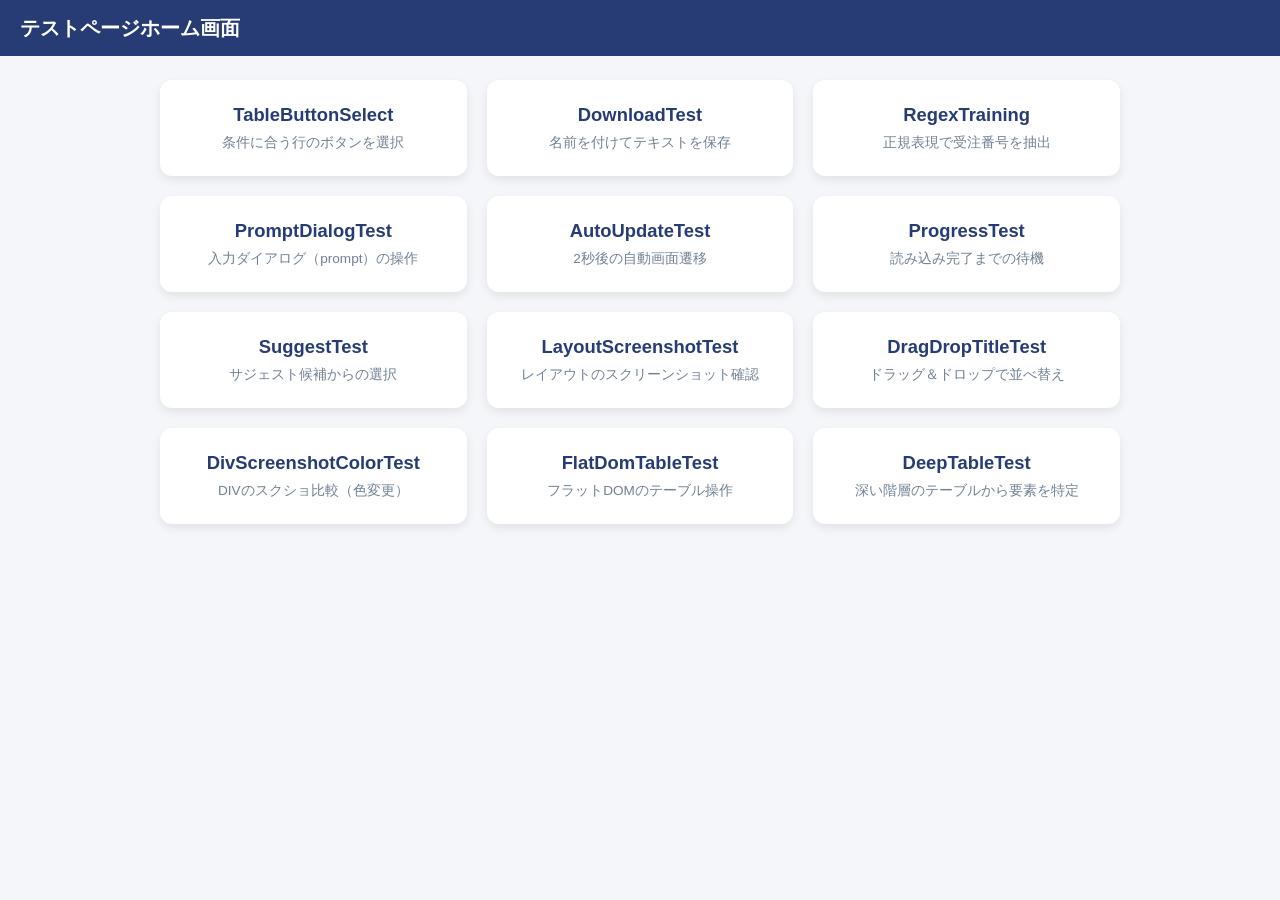
==== index.html @ 828c14ec "練習用サイトの再構築" ====
<!DOCTYPE html>
<html lang="ja">
<head>
  <meta charset="UTF-8">
  <meta name="viewport" content="width=device-width, initial-scale=1">
  <title>ホームページ</title>
  <link rel="stylesheet" href="assets/common.css">
  <style>
    .card-container {
      display: grid;
      grid-template-columns: repeat(auto-fill, minmax(260px, 1fr));
      gap: 20px;
      max-width: 960px;
      margin: 24px auto;
      padding: 0 16px;
    }
    .card {
      position: relative;
      background: #fff;
      border-radius: 12px;
      padding: 1.5rem;
      text-align: center;
      box-shadow: var(--shadow);
      transition: transform 0.2s, box-shadow 0.2s;
    }
    .card:hover {
      transform: translateY(-4px);
      box-shadow: 0 8px 16px rgba(0, 0, 0, 0.15);
    }
    .card a {
      text-decoration: none;
      color: var(--primary);
      font-size: 1.15rem;
      font-weight: bold;
      word-break: break-all;
    }
    /* カード全体をクリック可能にする */
    .card a::after {
      content: "";
      position: absolute;
      inset: 0;
    }
    .card-desc {
      margin: 0.5rem 0 0;
      font-size: 0.85rem;
      color: var(--muted);
    }
  </style>
</head>
<body>
  <header class="site-header">
    <h1 class="page-title" id="pageTitle">テストページホーム画面</h1>
  </header>

  <main>
    <div class="card-container">
      <div class="card"><a href="TableButtonSelect.html">TableButtonSelect</a><p class="card-desc">条件に合う行のボタンを選択</p></div>
      <div class="card"><a href="DownloadTest.html">DownloadTest</a><p class="card-desc">名前を付けてテキストを保存</p></div>
      <div class="card"><a href="RegexTraining.html">RegexTraining</a><p class="card-desc">正規表現で受注番号を抽出</p></div>
      <div class="card"><a href="PromptDialogTest.html">PromptDialogTest</a><p class="card-desc">入力ダイアログ（prompt）の操作</p></div>
      <div class="card"><a href="AutoUpdateTest.html">AutoUpdateTest</a><p class="card-desc">2秒後の自動画面遷移</p></div>
      <div class="card"><a href="ProgressTest.html">ProgressTest</a><p class="card-desc">読み込み完了までの待機</p></div>
      <div class="card"><a href="SuggestTest.html">SuggestTest</a><p class="card-desc">サジェスト候補からの選択</p></div>
      <div class="card"><a href="LayoutScreenshotTest.html">LayoutScreenshotTest</a><p class="card-desc">レイアウトのスクリーンショット確認</p></div>
      <div class="card"><a href="DragDropTitleTest.html">DragDropTitleTest</a><p class="card-desc">ドラッグ＆ドロップで並べ替え</p></div>
      <div class="card"><a href="DivScreenshotColorTest.html">DivScreenshotColorTest</a><p class="card-desc">DIVのスクショ比較（色変更）</p></div>
      <div class="card"><a href="FlatDomTableTest.html">FlatDomTableTest</a><p class="card-desc">フラットDOMのテーブル操作</p></div>
      <div class="card"><a href="DeepTableTest.html">DeepTableTest</a><p class="card-desc">深い階層のテーブルから要素を特定</p></div>
    </div>
  </main>
</body>
</html>
---- assets/common.css ----
/* =========================================================
   common.css : 全ページ共通スタイル
   ========================================================= */
:root {
  --primary: #273c75;
  --primary-hover: #40739e;
  --bg: #f5f6fa;
  --surface: #ffffff;
  --text: #2f3640;
  --muted: #718093;
  --border: rgba(0, 0, 0, 0.12);
  --ok: #27ae60;
  --ng: #e74c3c;
  --radius: 10px;
  --shadow: 0 4px 10px rgba(0, 0, 0, 0.08);
}

body {
  margin: 0;
  font-family: "Segoe UI", "Hiragino Sans", "Meiryo", sans-serif;
  background: var(--bg);
  color: var(--text);
}

/* ---------- 共通ヘッダー（ホームへのリンク＋ページ名） ---------- */
.site-header {
  display: flex;
  align-items: center;
  gap: 16px;
  padding: 10px 20px;
  background: var(--primary);
  color: #fff;
  min-height: 36px;
}
.site-header .link_container a {
  display: inline-block;
  color: #fff;
  text-decoration: none;
  font-size: 0.9rem;
  padding: 6px 12px;
  border: 1px solid rgba(255, 255, 255, 0.5);
  border-radius: 6px;
  white-space: nowrap;
}
.site-header .link_container a:hover {
  background: rgba(255, 255, 255, 0.15);
}
.page-title {
  margin: 0;
  font-size: 1.25rem;
  font-weight: bold;
  line-height: 1.3;
}
.page-subtitle {
  margin-left: 10px;
  font-size: 0.85rem;
  font-weight: normal;
  opacity: 0.85;
}

/* ---------- ページ説明 ---------- */
.page-explain {
  max-width: 900px;
  margin: 20px auto;
  padding: 0 16px;
  text-align: center;
  color: #555;
  line-height: 1.7;
}

/* ---------- フッター ---------- */
.site-footer {
  text-align: center;
  padding: 1rem;
  font-size: 0.9rem;
  color: var(--muted);
}

/* ---------- 共通フォーム部品 ---------- */
button {
  padding: 0.5rem 1.1rem;
  font-size: 0.95rem;
  font-family: inherit;
  color: #fff;
  background: var(--primary);
  border: none;
  border-radius: 6px;
  cursor: pointer;
  transition: background 0.2s;
}
button:hover {
  background: var(--primary-hover);
}
button:disabled {
  opacity: 0.6;
  cursor: not-allowed;
  background: var(--primary);
}
button.secondary {
  color: var(--primary);
  background: #fff;
  border: 1px solid var(--primary);
}
button.secondary:hover {
  background: #eef1f8;
}

input[type="text"],
input[type="number"],
textarea {
  padding: 0.5rem 0.75rem;
  font-size: 1rem;
  font-family: inherit;
  border: 1px solid #ccc;
  border-radius: 6px;
  box-sizing: border-box;
}

/* ---------- 共通カード ---------- */
.surface {
  background: var(--surface);
  border-radius: var(--radius);
  box-shadow: var(--shadow);
  padding: 1.5rem;
}

.hidden {
  display: none;
}
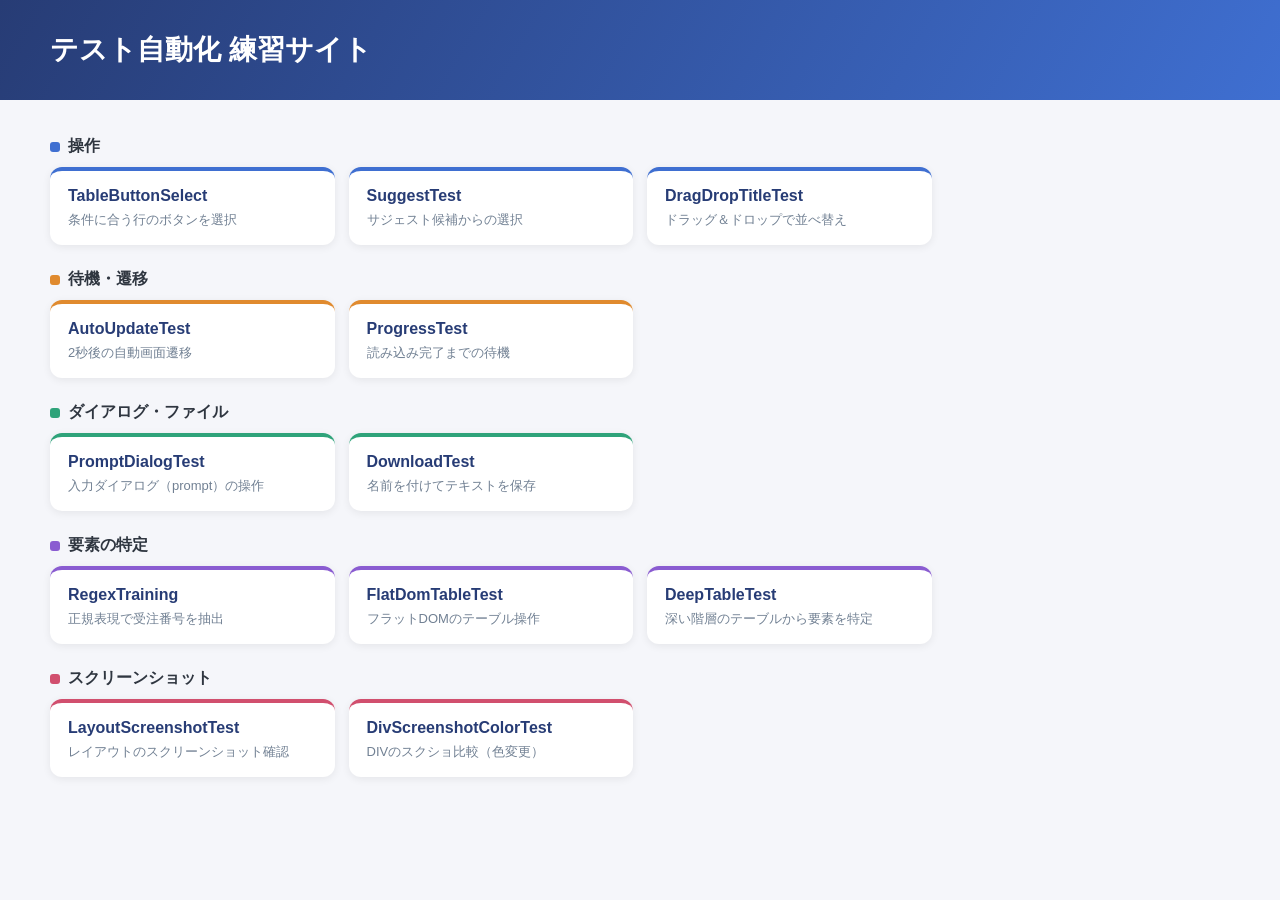
==== commit aa76d9b1: "レイアウト変更" ====
--- a/index.html
+++ b/index.html
@@ -6,32 +6,59 @@
   <title>ホームページ</title>
   <link rel="stylesheet" href="assets/common.css">
   <style>
+    .hero {
+      background: linear-gradient(120deg, #273c75, #3f6fd1);
+      color: #fff;
+      padding: 32px 40px;
+    }
+    .hero .page-title {
+      margin: 0;
+      font-size: 28px;
+      max-width: 1180px;
+      margin: 0 auto;
+    }
+    .wrap {
+      max-width: 1180px;
+      margin: 0 auto;
+      padding: 12px 40px 40px;
+    }
+    .category-title {
+      display: flex;
+      align-items: center;
+      gap: 8px;
+      margin: 24px 0 10px;
+      font-size: 16px;
+    }
+    .category-title::before {
+      content: "";
+      width: 10px;
+      height: 10px;
+      border-radius: 3px;
+      background: var(--cat-color);
+    }
     .card-container {
       display: grid;
-      grid-template-columns: repeat(auto-fill, minmax(260px, 1fr));
-      gap: 20px;
-      max-width: 960px;
-      margin: 24px auto;
-      padding: 0 16px;
+      grid-template-columns: repeat(auto-fill, minmax(240px, 1fr));
+      gap: 14px;
     }
     .card {
       position: relative;
       background: #fff;
       border-radius: 12px;
-      padding: 1.5rem;
-      text-align: center;
+      padding: 16px 18px;
       box-shadow: var(--shadow);
+      border-top: 4px solid var(--cat-color);
       transition: transform 0.2s, box-shadow 0.2s;
     }
     .card:hover {
-      transform: translateY(-4px);
-      box-shadow: 0 8px 16px rgba(0, 0, 0, 0.15);
+      transform: translateY(-3px);
+      box-shadow: 0 8px 16px rgba(0, 0, 0, 0.12);
     }
     .card a {
+      color: var(--primary);
+      font-weight: bold;
+      font-size: 16px;
       text-decoration: none;
-      color: var(--primary);
-      font-size: 1.15rem;
-      font-weight: bold;
       word-break: break-all;
     }
     /* カード全体をクリック可能にする */
@@ -41,32 +68,26 @@
       inset: 0;
     }
     .card-desc {
-      margin: 0.5rem 0 0;
-      font-size: 0.85rem;
+      margin: 6px 0 0;
+      font-size: 13px;
       color: var(--muted);
+    }
+    @media (max-width: 600px) {
+      .hero { padding: 24px 16px; }
+      .wrap { padding: 8px 16px 32px; }
     }
   </style>
 </head>
 <body>
-  <header class="site-header">
-    <h1 class="page-title" id="pageTitle">テストページホーム画面</h1>
+  <header class="hero">
+    <h1 class="page-title" id="pageTitle">テスト自動化 練習サイト</h1>
   </header>
 
-  <main>
-    <div class="card-container">
-      <div class="card"><a href="TableButtonSelect.html">TableButtonSelect</a><p class="card-desc">条件に合う行のボタンを選択</p></div>
-      <div class="card"><a href="DownloadTest.html">DownloadTest</a><p class="card-desc">名前を付けてテキストを保存</p></div>
-      <div class="card"><a href="RegexTraining.html">RegexTraining</a><p class="card-desc">正規表現で受注番号を抽出</p></div>
-      <div class="card"><a href="PromptDialogTest.html">PromptDialogTest</a><p class="card-desc">入力ダイアログ（prompt）の操作</p></div>
-      <div class="card"><a href="AutoUpdateTest.html">AutoUpdateTest</a><p class="card-desc">2秒後の自動画面遷移</p></div>
-      <div class="card"><a href="ProgressTest.html">ProgressTest</a><p class="card-desc">読み込み完了までの待機</p></div>
-      <div class="card"><a href="SuggestTest.html">SuggestTest</a><p class="card-desc">サジェスト候補からの選択</p></div>
-      <div class="card"><a href="LayoutScreenshotTest.html">LayoutScreenshotTest</a><p class="card-desc">レイアウトのスクリーンショット確認</p></div>
-      <div class="card"><a href="DragDropTitleTest.html">DragDropTitleTest</a><p class="card-desc">ドラッグ＆ドロップで並べ替え</p></div>
-      <div class="card"><a href="DivScreenshotColorTest.html">DivScreenshotColorTest</a><p class="card-desc">DIVのスクショ比較（色変更）</p></div>
-      <div class="card"><a href="FlatDomTableTest.html">FlatDomTableTest</a><p class="card-desc">フラットDOMのテーブル操作</p></div>
-      <div class="card"><a href="DeepTableTest.html">DeepTableTest</a><p class="card-desc">深い階層のテーブルから要素を特定</p></div>
-    </div>
+  <main class="wrap">
+    <!-- カードは assets/site.js のページ一覧から生成されます -->
+    <div id="indexCards"></div>
   </main>
+
+  <script src="assets/site.js"></script>
 </body>
 </html>
--- a/assets/common.css
+++ b/assets/common.css
@@ -12,68 +12,126 @@
   --ok: #27ae60;
   --ng: #e74c3c;
   --radius: 10px;
-  --shadow: 0 4px 10px rgba(0, 0, 0, 0.08);
+  --shadow: 0 2px 8px rgba(0, 0, 0, 0.07);
+  --sidebar-bg: #1e2a4a;
+  --sidebar-active: #2f4a8a;
+  --info-bg: #eef3fc;
 }
 
 body {
   margin: 0;
+  background: var(--bg);
   font-family: "Segoe UI", "Hiragino Sans", "Meiryo", sans-serif;
   background: var(--bg);
   color: var(--text);
 }
 
-/* ---------- 共通ヘッダー（ホームへのリンク＋ページ名） ---------- */
-.site-header {
-  display: flex;
-  align-items: center;
-  gap: 16px;
-  padding: 10px 20px;
-  background: var(--primary);
+/* =========================================================
+   テストページ：サイドバー＋本文の2カラム
+   ========================================================= */
+.app {
+  display: grid;
+  grid-template-columns: 240px minmax(0, 1fr);
+  min-height: 100vh;
+}
+
+/* ---------- 左サイドバー ---------- */
+.sidebar {
+  position: sticky;
+  top: 0;
+  height: 100vh;
+  overflow-y: auto;
+  background: var(--sidebar-bg);
+  color: #cfd6ea;
+  padding-bottom: 24px;
+  box-sizing: border-box;
+}
+.sidebar-logo {
   color: #fff;
-  min-height: 36px;
+  font-weight: bold;
+  font-size: 17px;
+  padding: 18px 20px 16px;
+  border-bottom: 1px solid rgba(255, 255, 255, 0.1);
 }
-.site-header .link_container a {
-  display: inline-block;
+.sidebar-nav a {
+  display: block;
+  padding: 7px 20px;
+  color: #cfd6ea;
+  text-decoration: none;
+  font-size: 14px;
+  border-left: 3px solid transparent;
+}
+.sidebar-nav a:hover {
+  background: rgba(255, 255, 255, 0.07);
   color: #fff;
-  text-decoration: none;
-  font-size: 0.9rem;
-  padding: 6px 12px;
-  border: 1px solid rgba(255, 255, 255, 0.5);
-  border-radius: 6px;
-  white-space: nowrap;
 }
-.site-header .link_container a:hover {
-  background: rgba(255, 255, 255, 0.15);
+.sidebar-nav a.is-current {
+  background: var(--sidebar-active);
+  color: #fff;
+  border-left-color: #6ea8ff;
+}
+/* ホームページへ戻る */
+.sidebar-nav .link_container {
+  padding: 12px 0 4px;
+}
+.sidebar-nav .nav-home::before {
+  content: "←";
+  margin-right: 8px;
+}
+.nav-cat {
+  font-size: 11px;
+  letter-spacing: 0.08em;
+  color: #8792b3;
+  padding: 16px 20px 6px;
+}
+
+/* ---------- 本文エリア ---------- */
+.content {
+  padding: 24px 32px 40px;
+  box-sizing: border-box;
+  min-width: 0;
+}
+.page-head {
+  margin-bottom: 16px;
 }
 .page-title {
   margin: 0;
-  font-size: 1.25rem;
+  font-size: 24px;
   font-weight: bold;
   line-height: 1.3;
 }
 .page-subtitle {
-  margin-left: 10px;
-  font-size: 0.85rem;
+  display: block;
+  margin-top: 4px;
+  font-size: 15px;
   font-weight: normal;
-  opacity: 0.85;
+  color: var(--muted);
 }
 
 /* ---------- ページ説明 ---------- */
 .page-explain {
-  max-width: 900px;
-  margin: 20px auto;
-  padding: 0 16px;
-  text-align: center;
-  color: #555;
+  margin: 0 0 20px;
+  padding: 12px 16px;
+  background: var(--info-bg);
+  border-left: 4px solid var(--primary);
+  border-radius: 6px;
+  color: #3d4657;
   line-height: 1.7;
 }
 
-/* ---------- フッター ---------- */
-.site-footer {
-  text-align: center;
-  padding: 1rem;
-  font-size: 0.9rem;
-  color: var(--muted);
+/* 画面幅が狭い場合はサイドバーを上に */
+@media (max-width: 800px) {
+  .app {
+    grid-template-columns: 1fr;
+  }
+  .sidebar {
+    position: static;
+    height: auto;
+    max-height: 40vh;
+  }
+  .content {
+    padding: 20px 16px 32px;
+  }
 }
 
 /* ---------- 共通フォーム部品 ---------- */
@@ -125,5 +183,5 @@
 }
 
 .hidden {
-  display: none;
+  display: none !important;
 }
